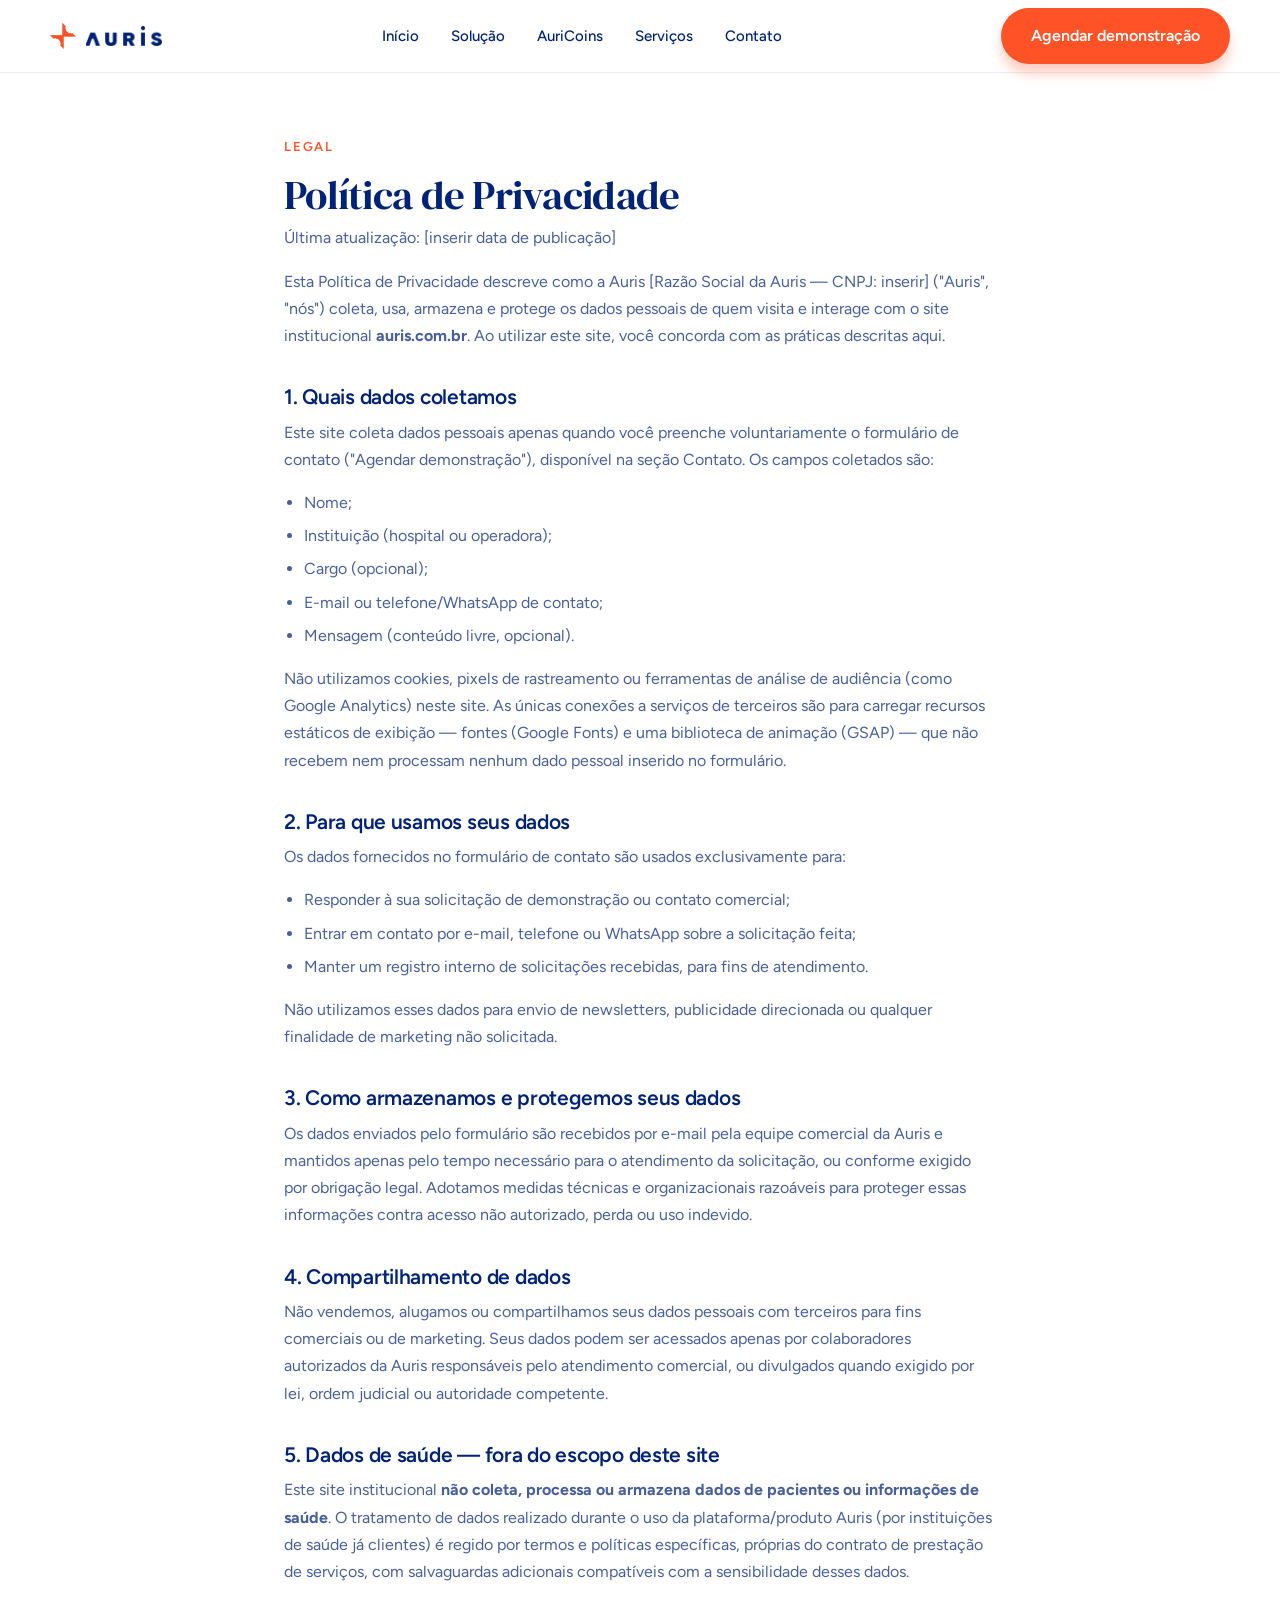
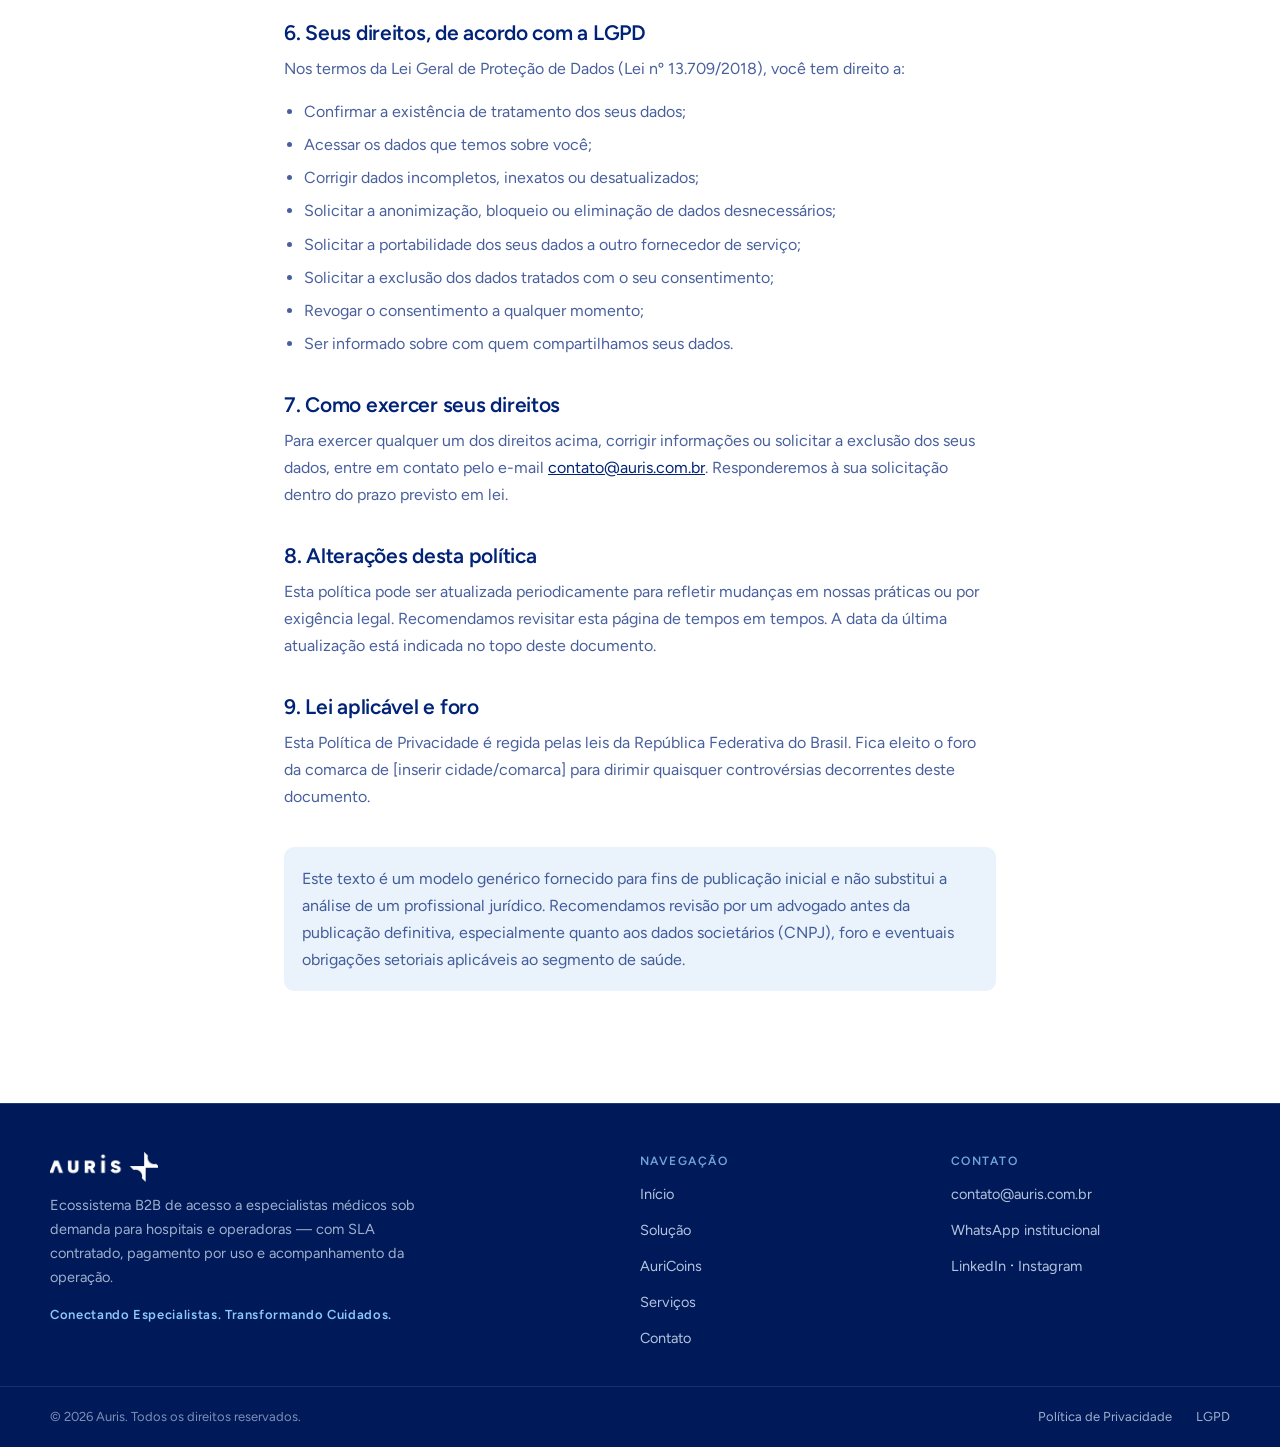
==== privacidade.html @ 5d128969 "Adiciona página de Política de Privacidade Texto genérico adaptado ao escopo real do site (coleta vi" ====
<!DOCTYPE html>
<html lang="pt-BR">
<head>
  <meta charset="UTF-8">
  <meta name="viewport" content="width=device-width, initial-scale=1.0">
  <title>Política de Privacidade — Auris</title>
  <meta name="description" content="Política de Privacidade do site institucional da Auris.">
  <meta name="robots" content="noindex">
  <link rel="preconnect" href="https://fonts.googleapis.com">
  <link rel="preconnect" href="https://fonts.gstatic.com" crossorigin>
  <link href="https://fonts.googleapis.com/css2?family=DM+Sans:wght@700&family=DM+Serif+Display&family=Figtree:wght@400;500;600&display=swap" rel="stylesheet">
  <link rel="stylesheet" href="assets/css/reset.css">
  <link rel="stylesheet" href="assets/css/variables.css">
  <link rel="stylesheet" href="assets/css/style.css">
  <link rel="icon" type="image/png" href="assets/img/plus-icon.png">
</head>
<body>
  <header class="site-header">
    <div class="container site-header__inner">
      <a class="brand" href="index.html#inicio">
        <img class="brand__mark" src="assets/img/logo-icon.png" alt="" width="96" height="95">
        <img class="brand__wordmark" src="assets/img/logo-wordmark-header.png" alt="Auris" width="320" height="84">
      </a>

      <nav class="main-nav" aria-label="Navegação principal">
        <a class="main-nav__link" href="index.html#inicio">Início</a>
        <a class="main-nav__link" href="index.html#solucao">Solução</a>
        <a class="main-nav__link" href="index.html#auricoins">AuriCoins</a>
        <a class="main-nav__link" href="index.html#servicos">Serviços</a>
        <a class="main-nav__link" href="index.html#contato">Contato</a>
      </nav>

      <a class="btn btn--primary header-cta" href="index.html#contato">Agendar demonstração</a>

      <button class="nav-toggle" type="button" aria-expanded="false" aria-controls="mobile-nav" aria-label="Abrir menu">
        <span></span>
      </button>
    </div>

    <nav id="mobile-nav" class="mobile-nav" aria-label="Navegação móvel" hidden>
      <a class="mobile-nav__link" href="index.html#inicio">Início</a>
      <a class="mobile-nav__link" href="index.html#solucao">Solução</a>
      <a class="mobile-nav__link" href="index.html#auricoins">AuriCoins</a>
      <a class="mobile-nav__link" href="index.html#servicos">Serviços</a>
      <a class="mobile-nav__link" href="index.html#contato">Contato</a>
      <a class="btn btn--primary btn--block" href="index.html#contato">Agendar demonstração</a>
    </nav>
  </header>

  <main id="main">
    <section class="legal">
      <div class="container legal__container">
        <span class="eyebrow eyebrow--accent">Legal</span>
        <h1 class="legal__title">Política de Privacidade</h1>
        <p class="legal__updated">Última atualização: [inserir data de publicação]</p>

        <p>
          Esta Política de Privacidade descreve como a Auris [Razão Social da Auris —
          CNPJ: inserir] ("Auris", "nós") coleta, usa, armazena e protege os dados
          pessoais de quem visita e interage com o site institucional
          <strong>auris.com.br</strong>. Ao utilizar este site, você concorda com as
          práticas descritas aqui.
        </p>

        <h2>1. Quais dados coletamos</h2>
        <p>
          Este site coleta dados pessoais apenas quando você preenche voluntariamente o
          formulário de contato ("Agendar demonstração"), disponível na seção Contato.
          Os campos coletados são:
        </p>
        <ul>
          <li>Nome;</li>
          <li>Instituição (hospital ou operadora);</li>
          <li>Cargo (opcional);</li>
          <li>E-mail ou telefone/WhatsApp de contato;</li>
          <li>Mensagem (conteúdo livre, opcional).</li>
        </ul>
        <p>
          Não utilizamos cookies, pixels de rastreamento ou ferramentas de análise de
          audiência (como Google Analytics) neste site. As únicas conexões a serviços de
          terceiros são para carregar recursos estáticos de exibição — fontes (Google
          Fonts) e uma biblioteca de animação (GSAP) — que não recebem nem processam
          nenhum dado pessoal inserido no formulário.
        </p>

        <h2>2. Para que usamos seus dados</h2>
        <p>Os dados fornecidos no formulário de contato são usados exclusivamente para:</p>
        <ul>
          <li>Responder à sua solicitação de demonstração ou contato comercial;</li>
          <li>Entrar em contato por e-mail, telefone ou WhatsApp sobre a solicitação feita;</li>
          <li>Manter um registro interno de solicitações recebidas, para fins de atendimento.</li>
        </ul>
        <p>
          Não utilizamos esses dados para envio de newsletters, publicidade direcionada
          ou qualquer finalidade de marketing não solicitada.
        </p>

        <h2>3. Como armazenamos e protegemos seus dados</h2>
        <p>
          Os dados enviados pelo formulário são recebidos por e-mail pela equipe
          comercial da Auris e mantidos apenas pelo tempo necessário para o atendimento
          da solicitação, ou conforme exigido por obrigação legal. Adotamos medidas
          técnicas e organizacionais razoáveis para proteger essas informações contra
          acesso não autorizado, perda ou uso indevido.
        </p>

        <h2>4. Compartilhamento de dados</h2>
        <p>
          Não vendemos, alugamos ou compartilhamos seus dados pessoais com terceiros
          para fins comerciais ou de marketing. Seus dados podem ser acessados apenas
          por colaboradores autorizados da Auris responsáveis pelo atendimento comercial,
          ou divulgados quando exigido por lei, ordem judicial ou autoridade competente.
        </p>

        <h2>5. Dados de saúde — fora do escopo deste site</h2>
        <p>
          Este site institucional <strong>não coleta, processa ou armazena dados de
          pacientes ou informações de saúde</strong>. O tratamento de dados realizado
          durante o uso da plataforma/produto Auris (por instituições de saúde já
          clientes) é regido por termos e políticas específicas, próprias do contrato de
          prestação de serviços, com salvaguardas adicionais compatíveis com a
          sensibilidade desses dados.
        </p>

        <h2 id="lgpd">6. Seus direitos, de acordo com a LGPD</h2>
        <p>
          Nos termos da Lei Geral de Proteção de Dados (Lei nº 13.709/2018), você tem
          direito a:
        </p>
        <ul>
          <li>Confirmar a existência de tratamento dos seus dados;</li>
          <li>Acessar os dados que temos sobre você;</li>
          <li>Corrigir dados incompletos, inexatos ou desatualizados;</li>
          <li>Solicitar a anonimização, bloqueio ou eliminação de dados desnecessários;</li>
          <li>Solicitar a portabilidade dos seus dados a outro fornecedor de serviço;</li>
          <li>Solicitar a exclusão dos dados tratados com o seu consentimento;</li>
          <li>Revogar o consentimento a qualquer momento;</li>
          <li>Ser informado sobre com quem compartilhamos seus dados.</li>
        </ul>

        <h2>7. Como exercer seus direitos</h2>
        <p>
          Para exercer qualquer um dos direitos acima, corrigir informações ou solicitar
          a exclusão dos seus dados, entre em contato pelo e-mail
          <a href="mailto:contato@auris.com.br">contato@auris.com.br</a>. Responderemos
          à sua solicitação dentro do prazo previsto em lei.
        </p>

        <h2>8. Alterações desta política</h2>
        <p>
          Esta política pode ser atualizada periodicamente para refletir mudanças em
          nossas práticas ou por exigência legal. Recomendamos revisitar esta página de
          tempos em tempos. A data da última atualização está indicada no topo deste
          documento.
        </p>

        <h2>9. Lei aplicável e foro</h2>
        <p>
          Esta Política de Privacidade é regida pelas leis da República Federativa do
          Brasil. Fica eleito o foro da comarca de [inserir cidade/comarca] para dirimir
          quaisquer controvérsias decorrentes deste documento.
        </p>

        <p class="legal__disclaimer">
          Este texto é um modelo genérico fornecido para fins de publicação inicial e
          não substitui a análise de um profissional jurídico. Recomendamos revisão por
          um advogado antes da publicação definitiva, especialmente quanto aos dados
          societários (CNPJ), foro e eventuais obrigações setoriais aplicáveis ao
          segmento de saúde.
        </p>
      </div>
    </section>
  </main>

  <footer class="site-footer">
    <div class="container site-footer__grid">
      <div class="footer-brand">
        <img class="footer-brand__logo" src="assets/img/logo-wordmark-footer.png" alt="Auris" width="460" height="128">
        <p>
          Ecossistema B2B de acesso a especialistas médicos sob demanda para hospitais e
          operadoras — com SLA contratado, pagamento por uso e acompanhamento da operação.
        </p>
        <span class="footer-brand__tagline">Conectando Especialistas. Transformando Cuidados.</span>
      </div>

      <nav class="footer-col" aria-label="Navegação">
        <p class="footer-col__title">Navegação</p>
        <ul>
          <li><a href="index.html#inicio">Início</a></li>
          <li><a href="index.html#solucao">Solução</a></li>
          <li><a href="index.html#auricoins">AuriCoins</a></li>
          <li><a href="index.html#servicos">Serviços</a></li>
          <li><a href="index.html#contato">Contato</a></li>
        </ul>
      </nav>

      <div class="footer-col">
        <p class="footer-col__title">Contato</p>
        <ul>
          <li><a href="mailto:contato@auris.com.br">contato@auris.com.br</a></li>
          <li><span>WhatsApp institucional</span></li>
          <li><a href="https://www.linkedin.com/company/auris-health" target="_blank" rel="noopener">LinkedIn</a> · <span>Instagram</span></li>
        </ul>
      </div>
    </div>

    <div class="site-footer__bottom">
      <div class="container site-footer__bottom-inner">
        <span>© 2026 Auris. Todos os direitos reservados.</span>
        <div class="site-footer__legal">
          <a href="privacidade.html">Política de Privacidade</a>
          <a href="privacidade.html#lgpd">LGPD</a>
        </div>
      </div>
    </div>
  </footer>

  <script src="assets/js/nav.js" defer></script>
</body>
</html>
---- assets/css/variables.css ----
:root {
  /* Cores */
  --color-primary: #002377;
  --color-primary-72: rgba(0, 35, 119, 0.72);
  --color-primary-70: rgba(0, 35, 119, 0.70);
  --color-primary-68: rgba(0, 35, 119, 0.68);
  --color-primary-66: rgba(0, 35, 119, 0.66);
  --color-primary-60: rgba(0, 35, 119, 0.60);
  --color-primary-55: rgba(0, 35, 119, 0.55);
  --color-primary-45: rgba(0, 35, 119, 0.45);
  --color-primary-38: rgba(0, 35, 119, 0.38);
  --color-primary-22: rgba(0, 35, 119, 0.22);
  --color-primary-18: rgba(0, 35, 119, 0.18);
  --color-primary-12: rgba(0, 35, 119, 0.12);
  --color-primary-8: rgba(0, 35, 119, 0.08);
  --color-primary-7: rgba(0, 35, 119, 0.07);
  --color-primary-dark: #001a59;

  --color-accent: #ff5226;
  --color-accent-hover: #e23f14;
  --color-danger: #ff6a81;

  --color-success: #2bb673;
  --color-success-dark: #1d7a4f;
  --color-success-bg: #e9f8f0;

  --color-info: #8dc7ff;
  --color-info-80: rgba(141, 199, 255, 0.80);
  --color-info-22: rgba(141, 199, 255, 0.22);
  --color-info-18: rgba(141, 199, 255, 0.18);
  --color-info-14: rgba(141, 199, 255, 0.14);
  --color-info-bg: #d6e9fa;

  --color-surface-1: #eaf2fb;
  --color-surface-2: #e1efff;
  --color-surface-2-85: rgba(225, 239, 255, 0.85);
  --color-surface-2-80: rgba(225, 239, 255, 0.80);
  --color-surface-2-78: rgba(225, 239, 255, 0.78);
  --color-surface-2-75: rgba(225, 239, 255, 0.75);
  --color-surface-2-70: rgba(225, 239, 255, 0.70);
  --color-surface-2-68: rgba(225, 239, 255, 0.68);
  --color-surface-2-55: rgba(225, 239, 255, 0.55);
  --color-surface-3: #eaf3ff;

  --color-white: #ffffff;
  --color-white-88: rgba(255, 255, 255, 0.88);
  --color-white-10: rgba(255, 255, 255, 0.10);
  --color-white-5: rgba(255, 255, 255, 0.05);

  /* Tipografia */
  --font-heading: 'DM Serif Display', Georgia, serif;
  --font-emphasis: 'DM Sans', Arial, sans-serif;
  --font-body: 'Figtree', Arial, sans-serif;

  --fs-72: 4.5rem;   /* 72px */
  --fs-54: 3.375rem; /* 54px */
  --fs-27: 1.6875rem;
  --fs-24: 1.5rem;
  --fs-21: 1.3125rem;
  --fs-19: 1.1875rem;
  --fs-17: 1.0625rem;
  --fs-16: 1rem;
  --fs-15: 0.9375rem;
  --fs-14_5: 0.90625rem;
  --fs-14: 0.875rem;
  --fs-13_5: 0.84375rem;
  --fs-13: 0.8125rem;
  --fs-12_5: 0.78125rem;
  --fs-12: 0.75rem;
  --fs-11: 0.6875rem;

  --lh-76: 4.77rem;
  --lh-60: 3.78rem;
  --lh-30: 1.9rem;
  --lh-27: 1.7rem;
  --lh-23_9: 1.495rem;
  --lh-23_25: 1.453rem;
  --lh-22_95: 1.434rem;
  --lh-22_48: 1.405rem;
  --lh-22_5: 1.406rem;
  --lh-21_7: 1.356rem;

  /* Espaçamentos */
  --space-xxxs: 2px;
  --space-xxs: 4px;
  --space-xs: 6px;
  --space-sm: 8px;
  --space-md: 10px;
  --space-lg: 12px;
  --space-xl: 14px;
  --space-s: 16px;
  --space-2xl: 18px;
  --space-m: 32px;
  --space-3xl: 36px;
  --space-4xl: 72px;

  /* Raios */
  --radius-xs: 4px;
  --radius-sm: 10px;
  --radius-md: 18px;
  --radius-lg: 20px;
  --radius-xl: 24px;
  --radius-2xl: 28px;
  --radius-pill: 999px;

  /* Containers */
  --container-max: 1228px;
  --section-side-padding: 346px;
  --section-side-padding-1440: 106px;
  --section-side-padding-1024: 0px;
  --section-side-padding-768: 0px;

  /* Sombras */
  --shadow-cta: 0px 10px 12px rgba(255, 82, 38, 0.28);
  --shadow-card-light: 0px 24px 60px 0px rgba(0, 35, 119, 0.14);
  --shadow-card-elevated: 0px 24px 60px 0px rgba(0, 35, 119, 0.25);
  --shadow-badge: 0px 12px 16px rgba(0, 35, 119, 0.16);
  --shadow-panel: 0px 14px 17px rgba(0, 35, 119, 0.3);
  --shadow-form: 0px 30px 35px rgba(0, 10, 40, 0.35);

  --transition-base: 0.2s ease;
}
---- assets/css/style.css ----
/* =========================================================
   Auris — One page
   Estrutura: mobile-first, com breakpoints alinhados aos
   frames reais do Figma (390 / 768 / 1024 / 1440 / 1920).
   ========================================================= */

body {
  font-family: var(--font-body);
  color: var(--color-primary);
  background: var(--color-white);
  overflow-x: hidden;
}

.container {
  width: 100%;
  max-width: var(--container-max);
  margin-inline: auto;
  padding-inline: 20px;
}

@media (min-width: 768px) {
  .container { padding-inline: 24px; }
}

section {
  padding-block: 64px;
}

@media (min-width: 1024px) {
  section { padding-block: 90px; }
}

@media (min-width: 1440px) {
  section { padding-block: 110px; }
}

.eyebrow {
  display: block;
  font-family: var(--font-body);
  font-weight: 600;
  font-size: var(--fs-13);
  letter-spacing: 1.82px;
  text-transform: uppercase;
  margin-bottom: var(--space-s);
}
.eyebrow--accent { color: var(--color-accent); }
.eyebrow--info { color: var(--color-info); }

.mobile-break { display: none; }
@media (max-width: 767px) {
  .mobile-break { display: inline; }
}

h1, h2, .heading {
  font-family: var(--font-heading);
  font-weight: 400;
  color: var(--color-primary);
  letter-spacing: -0.27px;
  line-height: 1.12;
}

h1 {
  font-size: clamp(2.25rem, 1.8rem + 1.2vw, 3.5rem);
  letter-spacing: -0.72px;
  color: var(--color-primary);
  margin-bottom: var(--space-2xl);
}
h1.on-dark, h2.on-dark { color: var(--color-white); }

h2 {
  font-size: clamp(1.9rem, 1.5rem + 1.6vw, var(--fs-54));
  margin-bottom: var(--space-s);
}

p.lede {
  font-size: clamp(0.95rem, 0.85rem + 0.4vw, var(--fs-17));
  line-height: var(--lh-27);
  color: var(--color-primary-70);
  max-width: 62ch;
}

/* =========================
   Botões
   ========================= */
.btn {
  display: inline-flex;
  align-items: center;
  justify-content: center;
  border-radius: var(--radius-pill);
  font-family: var(--font-body);
  font-weight: 600;
  font-size: var(--fs-16);
  padding: 16px 30px;
  transition: background-color var(--transition-base), border-color var(--transition-base), box-shadow var(--transition-base), transform var(--transition-base);
  text-align: center;
}

.btn:hover,
.btn:focus-visible {
  transform: translateY(-2px) scale(1.02);
}
.btn:active {
  transform: translateY(0) scale(0.99);
}

.btn--primary {
  background: var(--color-accent);
  color: var(--color-white);
  box-shadow: var(--shadow-cta);
}
.btn--primary:hover,
.btn--primary:focus-visible {
  background: var(--color-accent-hover);
}

.btn--secondary {
  background: var(--color-white);
  color: var(--color-primary);
  border: 1px solid var(--color-primary-22);
}
.btn--secondary:hover,
.btn--secondary:focus-visible {
  border-color: var(--color-primary-45);
}

.btn--block { width: 100%; }

/* =========================
   Header
   ========================= */
.site-header {
  position: sticky;
  top: 0;
  z-index: 50;
  background: var(--color-white-88);
  backdrop-filter: blur(7px);
  border-bottom: 1px solid var(--color-primary-8);
}

.site-header__inner {
  display: flex;
  align-items: center;
  justify-content: space-between;
  gap: var(--space-s);
  height: 72px;
}

.brand {
  display: inline-flex;
  align-items: center;
  gap: var(--space-md);
}
.brand__mark { height: 26px; width: auto; }
.brand__wordmark { height: 20px; width: auto; }

.main-nav {
  display: none;
  align-items: center;
  gap: var(--space-m);
}
.main-nav__link {
  font-weight: 500;
  font-size: var(--fs-15);
  color: var(--color-primary);
  transition: color var(--transition-base);
}
.main-nav__link:hover,
.main-nav__link:focus-visible { color: var(--color-accent); }

.header-cta { display: none; }

.nav-toggle {
  display: inline-flex;
  align-items: center;
  justify-content: center;
  width: 40px;
  height: 40px;
  border-radius: var(--radius-xs);
}
.nav-toggle span,
.nav-toggle::before,
.nav-toggle::after {
  content: '';
  display: block;
  width: 20px;
  height: 2px;
  background: var(--color-primary);
  position: relative;
  transition: transform var(--transition-base);
}
.nav-toggle::before { position: absolute; transform: translateY(-6px); }
.nav-toggle::after { position: absolute; transform: translateY(6px); }

@media (min-width: 1024px) {
  .main-nav { display: flex; }
  .header-cta { display: inline-flex; }
  .nav-toggle { display: none; }
}

.mobile-nav {
  display: flex;
  flex-direction: column;
  gap: var(--space-lg);
  padding: var(--space-s) 20px 24px;
  border-top: 1px solid var(--color-primary-8);
}
.mobile-nav[hidden] { display: none; }
.mobile-nav__link {
  font-weight: 500;
  font-size: var(--fs-15);
  color: var(--color-primary);
}

@media (min-width: 1024px) {
  .mobile-nav { display: none !important; }
}

/* =========================
   Hero (section#inicio)
   ========================= */
#inicio {
  display: flex;
  align-items: center;
  min-height: calc(100vh - 73px);
}

#inicio .container {
  display: grid;
  grid-template-columns: 1fr;
  align-items: center;
  gap: var(--space-m);
}

@media (min-width: 1024px) {
  #inicio .container {
    grid-template-columns: minmax(0, 620px) minmax(0, 504px);
    justify-content: center;
    gap: var(--space-4xl);
  }
}

.hero__content { max-width: 620px; }

.hero__badge {
  display: inline-flex;
  align-items: center;
  gap: var(--space-sm);
  background: var(--color-surface-1);
  border-radius: var(--radius-pill);
  padding: 7px 16px 7px 10px;
  margin-bottom: var(--space-2xl);
}
.hero__badge img { height: 13px; width: auto; }
.hero__badge span {
  font-weight: 600;
  font-size: var(--fs-12_5);
  letter-spacing: 0.75px;
  text-transform: uppercase;
  color: var(--color-primary);
}

.hero__lede { margin-bottom: var(--space-2xl); }

.hero__actions {
  display: flex;
  flex-wrap: wrap;
  gap: var(--space-xl);
}

.hero__media {
  position: relative;
  width: 100%;
  max-width: 504px;
}
.hero__media-frame {
  border-radius: var(--radius-xl);
  overflow: hidden;
  box-shadow: var(--shadow-card-light);
  background: var(--color-surface-2);
  aspect-ratio: 504 / 523;
}
.hero__media-frame img { width: 100%; height: 100%; object-fit: cover; }

.hero__tag {
  position: absolute;
  display: flex;
  align-items: center;
  gap: var(--space-md);
  background: var(--color-white);
  border-radius: 14px;
  padding: 12px 18px;
  box-shadow: var(--shadow-badge);
  top: -18px;
  left: -16px;
  font-weight: 600;
  font-size: var(--fs-13_5);
}
.hero__tag-dot {
  width: 8px;
  height: 8px;
  border-radius: var(--radius-xs);
  background: var(--color-success);
}

.hero__sla {
  position: absolute;
  background: var(--color-primary);
  color: var(--color-white);
  border-radius: 14px;
  padding: 13px 18px;
  box-shadow: var(--shadow-panel);
  bottom: 30px;
  right: -14px;
}
.hero__sla-label {
  display: block;
  font-weight: 600;
  font-size: var(--fs-11);
  letter-spacing: 1.1px;
  text-transform: uppercase;
  color: var(--color-info);
  margin-bottom: var(--space-xxxs);
}
.hero__sla-value {
  font-family: var(--font-emphasis);
  font-weight: 700;
  font-size: var(--fs-17);
}

/* =========================
   Problema (fundo azul)
   ========================= */
#problema { background: var(--color-primary); }
#problema h2 { max-width: 760px; }
#problema .lede { color: var(--color-surface-2-75); margin-bottom: var(--space-m); }

.problema-grid {
  display: grid;
  grid-template-columns: 1fr;
  gap: var(--space-s);
}
@media (min-width: 640px) {
  .problema-grid { grid-template-columns: repeat(2, 1fr); }
}
@media (min-width: 1024px) {
  .problema-grid { grid-template-columns: repeat(5, 1fr); }
}

.problema-card {
  background: var(--color-white-5);
  border: 1px solid var(--color-info-22);
  border-radius: var(--radius-md);
  padding: 27px 25px;
  transition: background-color var(--transition-base);
}
.problema-card:hover { background: var(--color-white-10); }
.problema-card__number {
  font-family: var(--font-emphasis);
  font-weight: 700;
  font-size: var(--fs-13);
  letter-spacing: 1.04px;
  color: var(--color-danger);
  margin-bottom: var(--space-lg);
}
.problema-card__title {
  font-weight: 600;
  font-size: var(--fs-17);
  color: var(--color-white);
  line-height: var(--lh-22_95);
  margin-bottom: var(--space-xs);
}
.problema-card__text {
  font-size: var(--fs-14);
  line-height: var(--lh-21_7);
  color: var(--color-surface-2-68);
}

/* =========================
   Solução
   ========================= */
#solucao .container {
  display: grid;
  grid-template-columns: 1fr;
  gap: var(--space-m);
  align-items: center;
}

@media (min-width: 1024px) {
  #solucao .container {
    grid-template-columns: minmax(0, 560px) minmax(0, 544px);
    justify-content: center;
    gap: var(--space-4xl);
  }
}
.solucao__content { max-width: 560px; }
#solucao .eyebrow { color: var(--color-accent); }

.solucao-list {
  display: flex;
  flex-direction: column;
  gap: var(--space-2xl);
  margin-top: var(--space-2xl);
}
.solucao-list li {
  display: flex;
  align-items: center;
  gap: var(--space-s);
}
.solucao-list__icon {
  display: inline-flex;
  align-items: center;
  justify-content: center;
  width: 34px;
  height: 34px;
  border-radius: var(--radius-sm);
  background: var(--color-surface-2);
  flex-shrink: 0;
}
.solucao-list__icon img { width: 14px; height: auto; }
.solucao-list span:last-child {
  font-weight: 600;
  font-size: var(--fs-17);
  color: var(--color-primary);
}

.solucao__media {
  position: relative;
  width: 100%;
  max-width: 544px;
  margin-inline: auto;
}
.solucao__media-frame {
  border-radius: var(--radius-2xl);
  overflow: hidden;
  background: var(--color-surface-2);
  aspect-ratio: 544 / 600;
}
.solucao__media-frame img { width: 100%; height: 100%; object-fit: cover; display: block; }

.dashboard-card {
  display: none;
  position: absolute;
  left: -24px;
  top: 50%;
  transform: translateY(-50%);
  width: min(442px, calc(100% + 48px));
  background: var(--color-white);
  border: 1px solid var(--color-primary-7);
  border-radius: var(--radius-md);
  box-shadow: var(--shadow-card-elevated);
  overflow: hidden;
}
@media (min-width: 768px) {
  .dashboard-card { display: block; }
}
.dashboard-card__header {
  display: flex;
  align-items: center;
  justify-content: space-between;
  padding: 14px 20px 15px;
  border-bottom: 1px solid var(--color-primary-8);
}
.dashboard-card__header-title {
  display: flex;
  align-items: center;
  gap: var(--space-sm);
  font-weight: 600;
  font-size: var(--fs-13);
}
.dashboard-card__header-title img { width: 14px; height: auto; }
.dashboard-card__live {
  display: inline-flex;
  align-items: center;
  gap: var(--space-xs);
  background: var(--color-success-bg);
  color: var(--color-success-dark);
  border-radius: var(--radius-pill);
  padding: 4px 10px;
  font-weight: 600;
  font-size: var(--fs-11);
}
.dashboard-card__live-dot {
  width: 6px; height: 6px; border-radius: 3px; background: var(--color-success);
}
.dashboard-card__stats {
  display: grid;
  grid-template-columns: repeat(3, 1fr);
  background: var(--color-primary-8);
  gap: 1px;
}
.dashboard-card__stat {
  background: var(--color-white);
  padding: 16px 14px 14px 20px;
}
.dashboard-card__stat-label {
  display: block;
  font-weight: 500;
  font-size: var(--fs-11);
  letter-spacing: 0.66px;
  text-transform: uppercase;
  color: var(--color-primary-55);
  margin-bottom: var(--space-xxs);
}
.dashboard-card__stat-value {
  font-family: var(--font-emphasis);
  font-weight: 700;
  font-size: var(--fs-24);
  color: var(--color-primary);
}
.dashboard-card__bars {
  padding: 19px 20px 20px;
  border-top: 1px solid var(--color-primary-8);
  display: flex;
  flex-direction: column;
  gap: var(--space-lg);
}
.dashboard-card__bars-title {
  font-weight: 600;
  font-size: var(--fs-12);
  letter-spacing: 0.72px;
  text-transform: uppercase;
  color: var(--color-primary-55);
  margin-bottom: var(--space-xxs);
}
.dashboard-bar {
  display: flex;
  align-items: center;
  gap: var(--space-lg);
}
.dashboard-bar__label {
  width: 110px;
  flex-shrink: 0;
  font-weight: 500;
  font-size: var(--fs-13);
  color: var(--color-primary);
}
.dashboard-bar__track {
  flex: 1;
  height: 8px;
  background: var(--color-surface-3);
  border-radius: var(--radius-pill);
  overflow: hidden;
}
.dashboard-bar__fill {
  display: block;
  width: 0;
  height: 100%;
  border-radius: var(--radius-pill);
  background: var(--color-primary);
  transition: width 0.8s cubic-bezier(0.65, 0, 0.35, 1);
}

@media (prefers-reduced-motion: reduce) {
  .dashboard-bar__fill { transition: none; }
}
.dashboard-bar__value {
  width: 30px;
  flex-shrink: 0;
  text-align: right;
  font-weight: 600;
  font-size: var(--fs-12_5);
  color: var(--color-primary-60);
}

/* =========================
   AuriCoins
   ========================= */
#auricoins { background: var(--color-surface-2); }
#auricoins .container { display: flex; flex-direction: column; gap: var(--space-3xl); }
.auricoins-row {
  display: grid;
  grid-template-columns: 1fr;
  gap: var(--space-m);
  align-items: center;
}

@media (min-width: 1024px) {
  .auricoins-row {
    grid-template-columns: minmax(0, 624px) minmax(0, 484px);
    justify-content: center;
    gap: var(--space-4xl);
  }
}

.auricoins__content { max-width: 624px; }

.auricoins-steps {
  display: flex;
  flex-direction: column;
  gap: var(--space-xl);
  margin-top: var(--space-2xl);
}
.auricoins-step {
  display: flex;
  gap: var(--space-2xl);
  background: var(--color-white);
  border-radius: var(--radius-lg);
  padding: 22px 26px;
  box-shadow: 0px 12px 16px rgba(0, 35, 119, 0.08);
}
.auricoins-step__number {
  flex-shrink: 0;
  width: 38px;
  height: 38px;
  border-radius: var(--space-lg);
  background: var(--color-surface-2);
  display: inline-flex;
  align-items: center;
  justify-content: center;
  font-family: var(--font-emphasis);
  font-weight: 700;
  font-size: var(--fs-14);
  color: var(--color-accent);
}
.auricoins-step__title {
  font-family: var(--font-emphasis);
  font-weight: 700;
  font-size: var(--fs-19);
  letter-spacing: -0.19px;
  color: var(--color-primary);
  margin-bottom: var(--space-xxs);
}
.auricoins-step__text {
  font-size: var(--fs-15);
  line-height: var(--lh-23_25);
  color: var(--color-primary-68);
}

.auricoins__media {
  width: 100%;
  max-width: 484px;
}
.auricoins__media-frame {
  aspect-ratio: 440 / 506;
  background: var(--color-info-bg);
  border-radius: var(--radius-2xl);
  box-shadow: 0px 24px 60px rgba(0, 35, 119, 0.12);
  overflow: hidden;
  display: flex;
}
.auricoins__media-frame img { width: 100%; height: 100%; object-fit: cover; }

.auricoins-highlights {
  display: flex;
  flex-wrap: wrap;
  align-items: center;
  justify-content: center;
  gap: var(--space-xl);
  text-align: center;
}
.auricoins-highlights strong {
  font-family: var(--font-emphasis);
  font-weight: 700;
  font-size: var(--fs-21);
  color: var(--color-primary);
}
.auricoins-highlights .dot {
  width: 7px; height: 7px; border-radius: 3.5px; background: var(--color-accent);
}

.auricoins-cta { display: flex; justify-content: center; }
.auricoins-cta .btn { width: 100%; max-width: 420px; }

/* =========================
   Serviços
   ========================= */
.servicos-header h2 { max-width: 640px; }
.servicos-header p.lede { max-width: 60ch; margin-bottom: var(--space-m); }

.servicos-grid {
  display: grid;
  grid-template-columns: 1fr;
  gap: var(--space-s);
}
@media (min-width: 640px) {
  .servicos-grid { grid-template-columns: repeat(2, 1fr); }
}
@media (min-width: 1024px) {
  .servicos-grid { grid-template-columns: repeat(4, 1fr); }
}

.servico-card {
  height: 200px;
  background: var(--color-white);
  border: 1px solid var(--color-primary-12);
  border-radius: var(--radius-md);
  padding: 25px;
  box-shadow: 0px 12px 16px rgba(0, 35, 119, 0.08);
  transition: border-color var(--transition-base), box-shadow var(--transition-base);
}
.servico-card:hover {
  border-color: var(--color-info);
  box-shadow: 0px 14px 17px rgba(0, 35, 119, 0.1);
}
.servico-card__head {
  display: flex;
  align-items: center;
  justify-content: space-between;
  gap: var(--space-s);
  margin-bottom: var(--space-md);
}
.servico-card__title {
  font-weight: 600;
  font-size: var(--fs-17);
  color: var(--color-primary);
}
.servico-card__head img { width: 13px; height: auto; opacity: 0.85; }
.servico-card__text {
  font-size: var(--fs-14_5);
  line-height: var(--lh-22_48);
  color: var(--color-primary-66);
  margin-bottom: var(--space-lg);
}
.servico-card__tag {
  font-weight: 600;
  font-size: var(--fs-12);
  letter-spacing: 0.72px;
  text-transform: uppercase;
}
.servico-card__tag--async { color: var(--color-accent); }
.servico-card__tag--sync { color: var(--color-primary); }
.servico-card__tag--coverage { color: var(--color-danger); }

.servico-card--illustration {
  height: 200px;
  background: var(--color-info-bg);
  border: none;
  box-shadow: none;
  display: flex;
  align-items: stretch;
  padding: 0;
  overflow: hidden;
}
.servico-card--illustration img {
  width: 100%;
  height: 100%;
  object-fit: cover;
}

/* =========================
   Contato / formulário
   ========================= */
#contato { background: var(--color-primary); }
#contato .container {
  display: grid;
  grid-template-columns: 1fr;
  gap: var(--space-m);
  align-items: start;
}

@media (min-width: 1024px) {
  #contato .container {
    grid-template-columns: minmax(0, 544px) minmax(0, 564px);
    justify-content: center;
    gap: var(--space-4xl);
  }
}

.contato__content { max-width: 544px; }
#contato .eyebrow { color: var(--color-info); }
#contato .lede { color: var(--color-surface-2-78); margin-bottom: var(--space-s); }

.contato-highlights {
  display: flex;
  flex-direction: column;
  gap: var(--space-xl);
  margin-top: var(--space-s);
}
.contato-highlights li {
  display: flex;
  align-items: center;
  gap: var(--space-md);
  font-weight: 500;
  font-size: var(--fs-15);
  color: var(--color-surface-2-85);
}
.contato-highlights .dot {
  width: 6px; height: 6px; border-radius: 3px; background: var(--color-danger); flex-shrink: 0;
}

.contact-form {
  width: 100%;
  max-width: 564px;
  background: var(--color-white);
  border-radius: var(--radius-xl);
  padding: 28px 22px;
  box-shadow: var(--shadow-form);
  display: flex;
  flex-direction: column;
  gap: var(--space-xl);
}
@media (min-width: 640px) {
  .contact-form { padding: 38px; }
}

.contact-form__title {
  font-family: var(--font-heading);
  font-size: var(--fs-27);
  color: var(--color-primary);
}

.form-grid {
  display: grid;
  grid-template-columns: 1fr;
  gap: var(--space-xl);
}
@media (min-width: 640px) {
  .form-grid { grid-template-columns: 1fr 1fr; }
}

.form-field {
  display: flex;
  flex-direction: column;
  gap: var(--space-xs);
}
.form-field label {
  font-weight: 600;
  font-size: var(--fs-13);
  color: var(--color-primary-75, rgba(0, 35, 119, 0.75));
}
.form-field input,
.form-field textarea {
  background: var(--color-white);
  border: 1px solid var(--color-primary-18);
  border-radius: var(--space-lg);
  padding: 14px 17px;
  font-size: var(--fs-15);
  color: var(--color-primary);
  transition: border-color var(--transition-base);
}
.form-field input::placeholder,
.form-field textarea::placeholder {
  color: var(--color-primary-38);
}
.form-field input:focus,
.form-field textarea:focus {
  outline: none;
  border-color: var(--color-primary);
}
.form-field textarea {
  resize: vertical;
  min-height: 110px;
}

.form-error {
  font-size: var(--fs-12);
  color: var(--color-danger);
  min-height: 1em;
}

.form-footnote {
  text-align: center;
  font-size: var(--fs-13);
  color: var(--color-primary-55);
}
.form-footnote a {
  font-weight: 600;
  color: var(--color-primary);
  text-decoration: underline;
}
.form-legal {
  text-align: center;
  font-size: var(--fs-12);
  color: var(--color-primary-45);
}

.form-status {
  font-size: var(--fs-14);
  text-align: center;
  min-height: 1.2em;
}
.form-status--success { color: var(--color-success-dark); }
.form-status--error { color: var(--color-danger); }

/* =========================
   Footer
   ========================= */
.site-footer {
  background: var(--color-primary-dark);
  border-top: 1px solid var(--color-info-18);
  color: var(--color-white);
}
.site-footer__grid {
  display: grid;
  grid-template-columns: 1fr;
  gap: var(--space-m);
  padding-block: 48px 36px;
}
@media (min-width: 768px) {
  .site-footer__grid { grid-template-columns: minmax(0, 2fr) minmax(0, 1fr) minmax(0, 1fr); }
}
.footer-brand__logo { height: 30px; width: auto; margin-bottom: var(--space-lg); }
.footer-brand p {
  font-size: var(--fs-14_5);
  line-height: var(--lh-23_9);
  color: var(--color-surface-2-70);
  max-width: 380px;
  margin-bottom: var(--space-lg);
}
.footer-brand__tagline {
  font-weight: 600;
  font-size: var(--fs-13);
  letter-spacing: 0.65px;
  color: var(--color-info);
}
.footer-col__title {
  font-weight: 600;
  font-size: var(--fs-12);
  letter-spacing: 1.44px;
  text-transform: uppercase;
  color: var(--color-info-80);
  margin-bottom: var(--space-lg);
}
.footer-col ul {
  display: flex;
  flex-direction: column;
  gap: var(--space-lg);
}
.footer-col a,
.footer-col span {
  font-size: var(--fs-14_5);
  color: var(--color-surface-2-80);
  transition: color var(--transition-base);
}
.footer-col a:hover { color: var(--color-white); }

.site-footer__bottom {
  border-top: 1px solid var(--color-info-14);
}
.site-footer__bottom-inner {
  display: flex;
  flex-wrap: wrap;
  align-items: center;
  justify-content: space-between;
  gap: var(--space-s);
  padding-block: 20px;
  font-size: var(--fs-13);
  color: var(--color-surface-2-55);
}
.site-footer__legal {
  display: flex;
  gap: 24px;
}
.site-footer__legal a {
  color: var(--color-surface-2-70);
  transition: color var(--transition-base);
}
.site-footer__legal a:hover { color: var(--color-white); }

/* =========================
   Páginas legais (Política de Privacidade / LGPD)
   ========================= */
.legal { padding-block: 64px 96px; }
.legal__container { max-width: 760px; }

.legal__title {
  font-size: clamp(2rem, 1.6rem + 1.2vw, 2.75rem);
  margin-bottom: var(--space-xs);
}

.legal__updated {
  font-size: var(--fs-14);
  color: var(--color-primary-55);
  margin-bottom: var(--space-m);
}

.legal p {
  font-size: var(--fs-16);
  line-height: 1.7;
  color: var(--color-primary-72);
  margin-bottom: var(--space-s);
}

.legal h2 {
  font-family: var(--font-body);
  font-weight: 600;
  font-size: var(--fs-21);
  color: var(--color-primary);
  margin-top: var(--space-3xl);
  margin-bottom: var(--space-md);
}

.legal ul {
  margin: 0 0 var(--space-s) 0;
  padding-left: 1.25em;
  list-style: disc;
}
.legal ul li {
  font-size: var(--fs-16);
  line-height: 1.7;
  color: var(--color-primary-72);
  margin-bottom: var(--space-xs);
}

.legal a {
  color: var(--color-primary);
  text-decoration: underline;
}

.legal__disclaimer {
  margin-top: var(--space-3xl);
  padding: var(--space-2xl);
  background: var(--color-surface-1);
  border-radius: var(--radius-sm);
  font-size: var(--fs-13_5);
  color: var(--color-primary-70);
}

/* =========================
   Utilitário: reveal (GSAP hook)
   ========================= */
[data-reveal] {
  opacity: 0;
  transform: translateY(24px);
}
.no-js [data-reveal] {
  opacity: 1;
  transform: none;
}
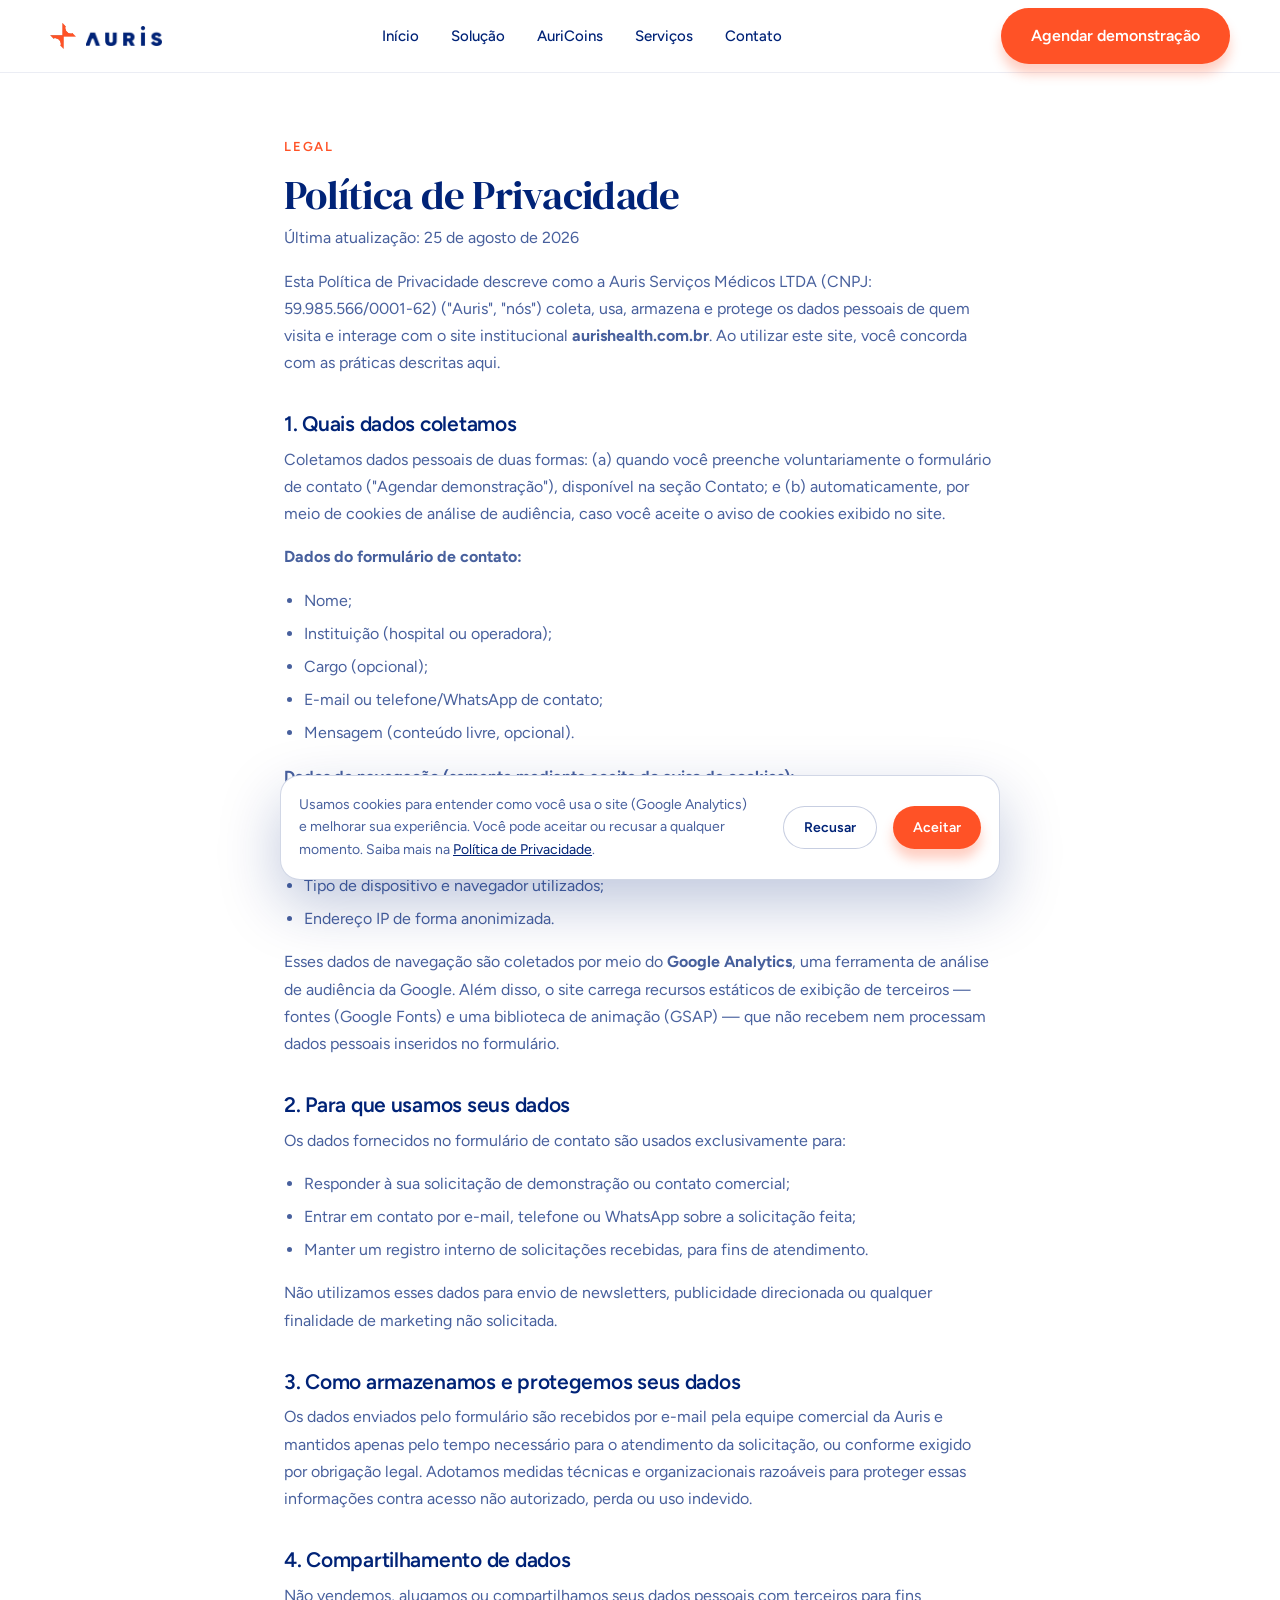
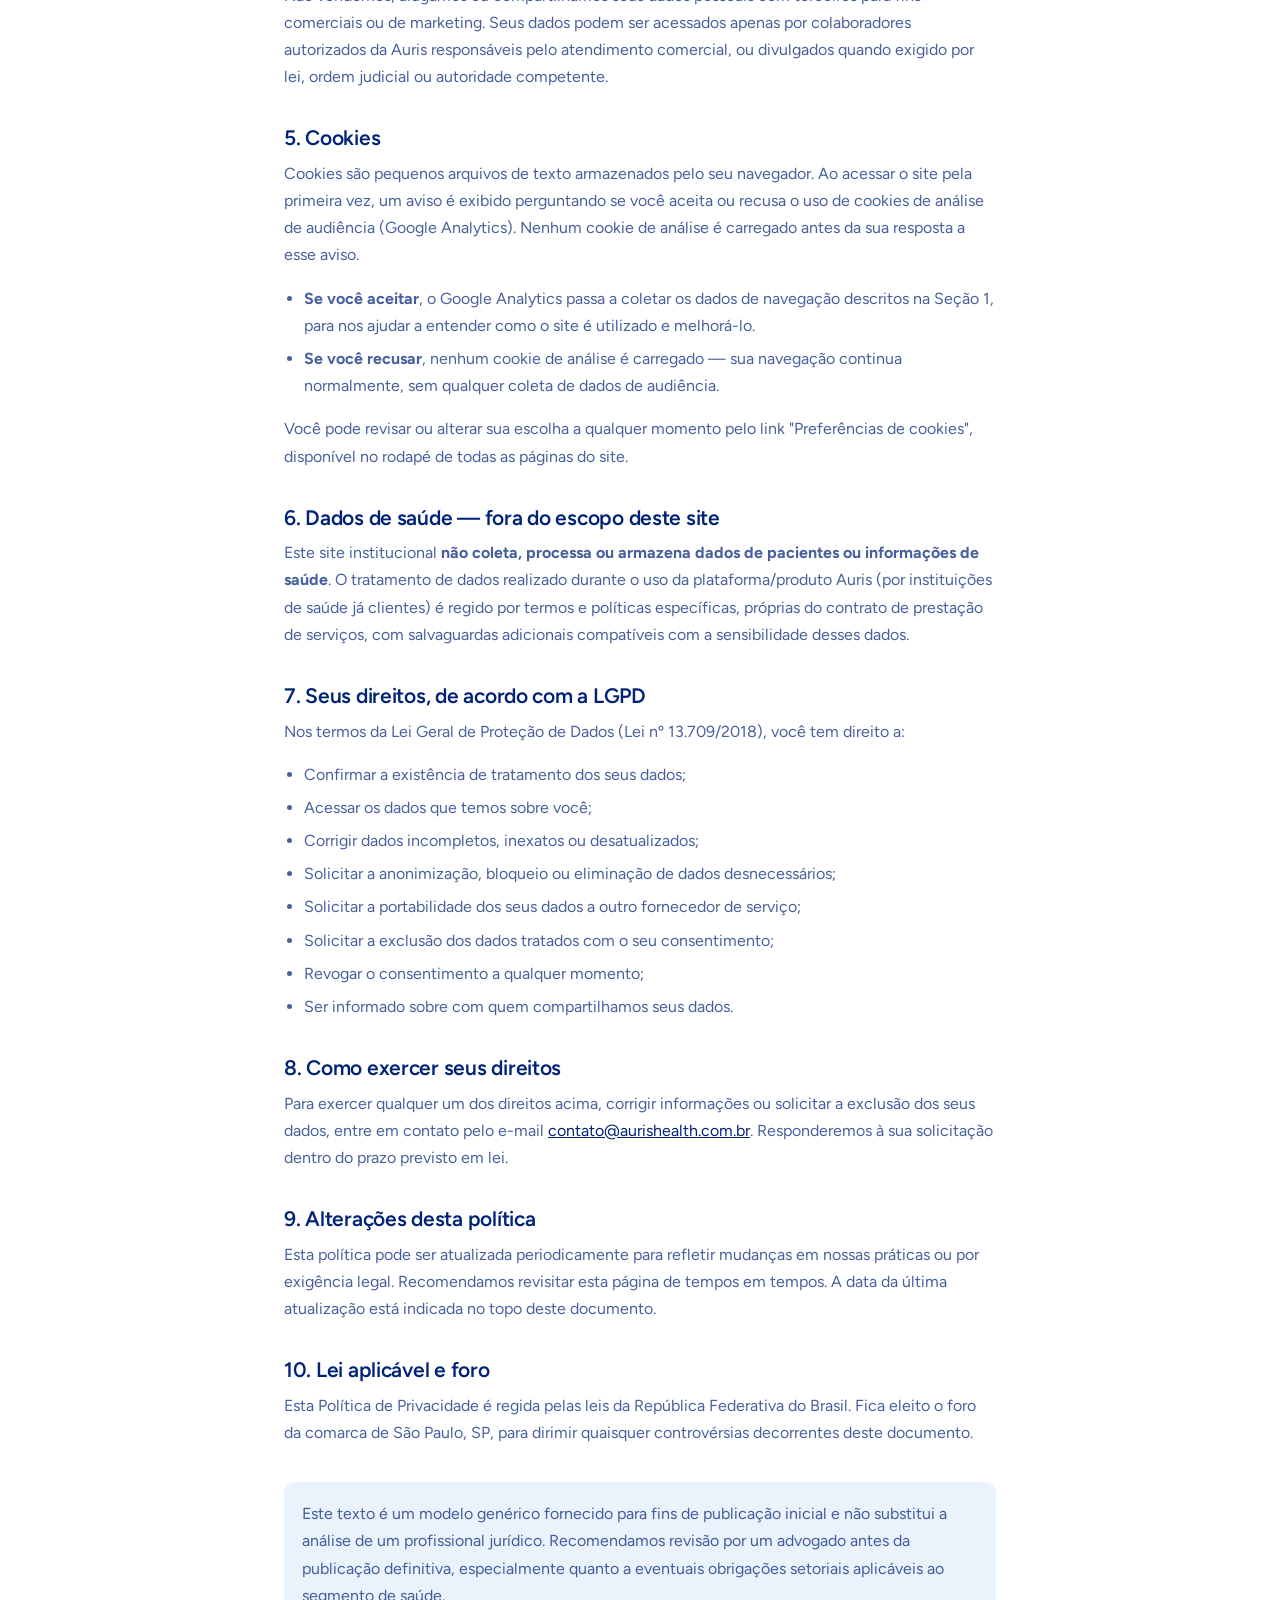
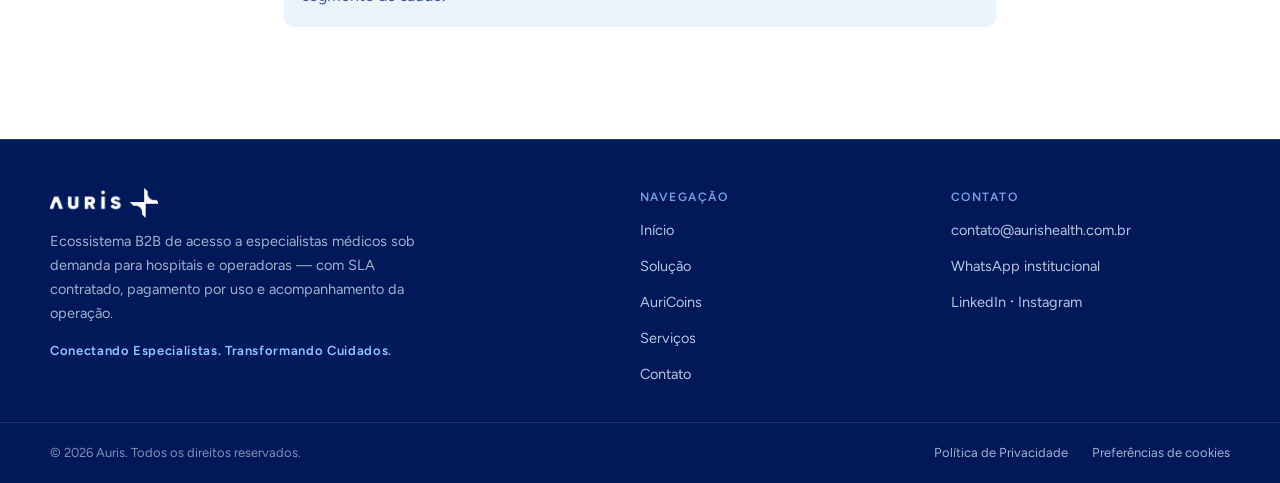
==== commit bb3ab7dc: "Adiciona consentimento de cookies/GA, atualiza dados da empresa - Remove link separado de LGPD; cont" ====
--- a/privacidade.html
+++ b/privacidade.html
@@ -52,22 +52,24 @@
       <div class="container legal__container">
         <span class="eyebrow eyebrow--accent">Legal</span>
         <h1 class="legal__title">Política de Privacidade</h1>
-        <p class="legal__updated">Última atualização: [inserir data de publicação]</p>
-
-        <p>
-          Esta Política de Privacidade descreve como a Auris [Razão Social da Auris —
-          CNPJ: inserir] ("Auris", "nós") coleta, usa, armazena e protege os dados
+        <p class="legal__updated">Última atualização: 25 de agosto de 2026</p>
+
+        <p>
+          Esta Política de Privacidade descreve como a Auris Serviços Médicos LTDA
+          (CNPJ: 59.985.566/0001-62) ("Auris", "nós") coleta, usa, armazena e protege os dados
           pessoais de quem visita e interage com o site institucional
-          <strong>auris.com.br</strong>. Ao utilizar este site, você concorda com as
+          <strong>aurishealth.com.br</strong>. Ao utilizar este site, você concorda com as
           práticas descritas aqui.
         </p>
 
         <h2>1. Quais dados coletamos</h2>
         <p>
-          Este site coleta dados pessoais apenas quando você preenche voluntariamente o
-          formulário de contato ("Agendar demonstração"), disponível na seção Contato.
-          Os campos coletados são:
-        </p>
+          Coletamos dados pessoais de duas formas: (a) quando você preenche
+          voluntariamente o formulário de contato ("Agendar demonstração"), disponível
+          na seção Contato; e (b) automaticamente, por meio de cookies de análise de
+          audiência, caso você aceite o aviso de cookies exibido no site.
+        </p>
+        <p><strong>Dados do formulário de contato:</strong></p>
         <ul>
           <li>Nome;</li>
           <li>Instituição (hospital ou operadora);</li>
@@ -75,12 +77,19 @@
           <li>E-mail ou telefone/WhatsApp de contato;</li>
           <li>Mensagem (conteúdo livre, opcional).</li>
         </ul>
-        <p>
-          Não utilizamos cookies, pixels de rastreamento ou ferramentas de análise de
-          audiência (como Google Analytics) neste site. As únicas conexões a serviços de
-          terceiros são para carregar recursos estáticos de exibição — fontes (Google
-          Fonts) e uma biblioteca de animação (GSAP) — que não recebem nem processam
-          nenhum dado pessoal inserido no formulário.
+        <p><strong>Dados de navegação (somente mediante aceite do aviso de cookies):</strong></p>
+        <ul>
+          <li>Páginas visitadas e tempo de permanência no site;</li>
+          <li>Origem do acesso (ex: busca orgânica, redes sociais, links diretos);</li>
+          <li>Tipo de dispositivo e navegador utilizados;</li>
+          <li>Endereço IP de forma anonimizada.</li>
+        </ul>
+        <p>
+          Esses dados de navegação são coletados por meio do <strong>Google Analytics</strong>,
+          uma ferramenta de análise de audiência da Google. Além disso, o site carrega
+          recursos estáticos de exibição de terceiros — fontes (Google Fonts) e uma
+          biblioteca de animação (GSAP) — que não recebem nem processam dados pessoais
+          inseridos no formulário.
         </p>
 
         <h2>2. Para que usamos seus dados</h2>
@@ -112,7 +121,30 @@
           ou divulgados quando exigido por lei, ordem judicial ou autoridade competente.
         </p>
 
-        <h2>5. Dados de saúde — fora do escopo deste site</h2>
+        <h2>5. Cookies</h2>
+        <p>
+          Cookies são pequenos arquivos de texto armazenados pelo seu navegador. Ao
+          acessar o site pela primeira vez, um aviso é exibido perguntando se você
+          aceita ou recusa o uso de cookies de análise de audiência (Google Analytics).
+          Nenhum cookie de análise é carregado antes da sua resposta a esse aviso.
+        </p>
+        <ul>
+          <li>
+            <strong>Se você aceitar</strong>, o Google Analytics passa a coletar os
+            dados de navegação descritos na Seção 1, para nos ajudar a entender como o
+            site é utilizado e melhorá-lo.
+          </li>
+          <li>
+            <strong>Se você recusar</strong>, nenhum cookie de análise é carregado — sua
+            navegação continua normalmente, sem qualquer coleta de dados de audiência.
+          </li>
+        </ul>
+        <p>
+          Você pode revisar ou alterar sua escolha a qualquer momento pelo link
+          "Preferências de cookies", disponível no rodapé de todas as páginas do site.
+        </p>
+
+        <h2>6. Dados de saúde — fora do escopo deste site</h2>
         <p>
           Este site institucional <strong>não coleta, processa ou armazena dados de
           pacientes ou informações de saúde</strong>. O tratamento de dados realizado
@@ -122,7 +154,7 @@
           sensibilidade desses dados.
         </p>
 
-        <h2 id="lgpd">6. Seus direitos, de acordo com a LGPD</h2>
+        <h2 id="lgpd">7. Seus direitos, de acordo com a LGPD</h2>
         <p>
           Nos termos da Lei Geral de Proteção de Dados (Lei nº 13.709/2018), você tem
           direito a:
@@ -138,15 +170,15 @@
           <li>Ser informado sobre com quem compartilhamos seus dados.</li>
         </ul>
 
-        <h2>7. Como exercer seus direitos</h2>
+        <h2>8. Como exercer seus direitos</h2>
         <p>
           Para exercer qualquer um dos direitos acima, corrigir informações ou solicitar
           a exclusão dos seus dados, entre em contato pelo e-mail
-          <a href="mailto:contato@auris.com.br">contato@auris.com.br</a>. Responderemos
+          <a href="mailto:contato@aurishealth.com.br">contato@aurishealth.com.br</a>. Responderemos
           à sua solicitação dentro do prazo previsto em lei.
         </p>
 
-        <h2>8. Alterações desta política</h2>
+        <h2>9. Alterações desta política</h2>
         <p>
           Esta política pode ser atualizada periodicamente para refletir mudanças em
           nossas práticas ou por exigência legal. Recomendamos revisitar esta página de
@@ -154,19 +186,18 @@
           documento.
         </p>
 
-        <h2>9. Lei aplicável e foro</h2>
+        <h2>10. Lei aplicável e foro</h2>
         <p>
           Esta Política de Privacidade é regida pelas leis da República Federativa do
-          Brasil. Fica eleito o foro da comarca de [inserir cidade/comarca] para dirimir
+          Brasil. Fica eleito o foro da comarca de São Paulo, SP, para dirimir
           quaisquer controvérsias decorrentes deste documento.
         </p>
 
         <p class="legal__disclaimer">
           Este texto é um modelo genérico fornecido para fins de publicação inicial e
           não substitui a análise de um profissional jurídico. Recomendamos revisão por
-          um advogado antes da publicação definitiva, especialmente quanto aos dados
-          societários (CNPJ), foro e eventuais obrigações setoriais aplicáveis ao
-          segmento de saúde.
+          um advogado antes da publicação definitiva, especialmente quanto a eventuais
+          obrigações setoriais aplicáveis ao segmento de saúde.
         </p>
       </div>
     </section>
@@ -197,7 +228,7 @@
       <div class="footer-col">
         <p class="footer-col__title">Contato</p>
         <ul>
-          <li><a href="mailto:contato@auris.com.br">contato@auris.com.br</a></li>
+          <li><a href="mailto:contato@aurishealth.com.br">contato@aurishealth.com.br</a></li>
           <li><span>WhatsApp institucional</span></li>
           <li><a href="https://www.linkedin.com/company/auris-health" target="_blank" rel="noopener">LinkedIn</a> · <span>Instagram</span></li>
         </ul>
@@ -209,12 +240,13 @@
         <span>© 2026 Auris. Todos os direitos reservados.</span>
         <div class="site-footer__legal">
           <a href="privacidade.html">Política de Privacidade</a>
-          <a href="privacidade.html#lgpd">LGPD</a>
+          <button type="button" class="site-footer__cookie-link" onclick="window.aurisReopenCookieBanner && window.aurisReopenCookieBanner()">Preferências de cookies</button>
         </div>
       </div>
     </div>
   </footer>
 
   <script src="assets/js/nav.js" defer></script>
+  <script src="assets/js/cookie-consent.js" defer></script>
 </body>
 </html>
--- a/assets/css/style.css
+++ b/assets/css/style.css
@@ -941,11 +941,21 @@
   display: flex;
   gap: 24px;
 }
-.site-footer__legal a {
+.site-footer__legal a,
+.site-footer__cookie-link {
   color: var(--color-surface-2-70);
   transition: color var(--transition-base);
 }
-.site-footer__legal a:hover { color: var(--color-white); }
+.site-footer__legal a:hover,
+.site-footer__cookie-link:hover { color: var(--color-white); }
+
+.site-footer__cookie-link {
+  background: none;
+  border: none;
+  padding: 0;
+  font: inherit;
+  cursor: pointer;
+}
 
 /* =========================
    Páginas legais (Política de Privacidade / LGPD)
@@ -1007,6 +1017,54 @@
 }
 
 /* =========================
+   Cookie banner
+   ========================= */
+.cookie-banner {
+  position: fixed;
+  left: 20px;
+  right: 20px;
+  bottom: 20px;
+  z-index: 100;
+  max-width: 720px;
+  margin-inline: auto;
+  background: var(--color-white);
+  border: 1px solid var(--color-primary-18);
+  border-radius: var(--radius-lg);
+  box-shadow: var(--shadow-card-elevated);
+  padding: var(--space-2xl);
+  display: flex;
+  flex-direction: column;
+  gap: var(--space-s);
+}
+.cookie-banner__text {
+  font-size: var(--fs-14);
+  line-height: 1.6;
+  color: var(--color-primary-72);
+}
+.cookie-banner__text a {
+  color: var(--color-primary);
+  text-decoration: underline;
+}
+.cookie-banner__actions {
+  display: flex;
+  gap: var(--space-s);
+  justify-content: flex-end;
+}
+.cookie-banner__actions .btn {
+  padding: 10px 20px;
+  font-size: var(--fs-14);
+}
+@media (min-width: 640px) {
+  .cookie-banner {
+    flex-direction: row;
+    align-items: center;
+    justify-content: space-between;
+    gap: var(--space-m);
+  }
+  .cookie-banner__actions { flex-shrink: 0; }
+}
+
+/* =========================
    Utilitário: reveal (GSAP hook)
    ========================= */
 [data-reveal] {
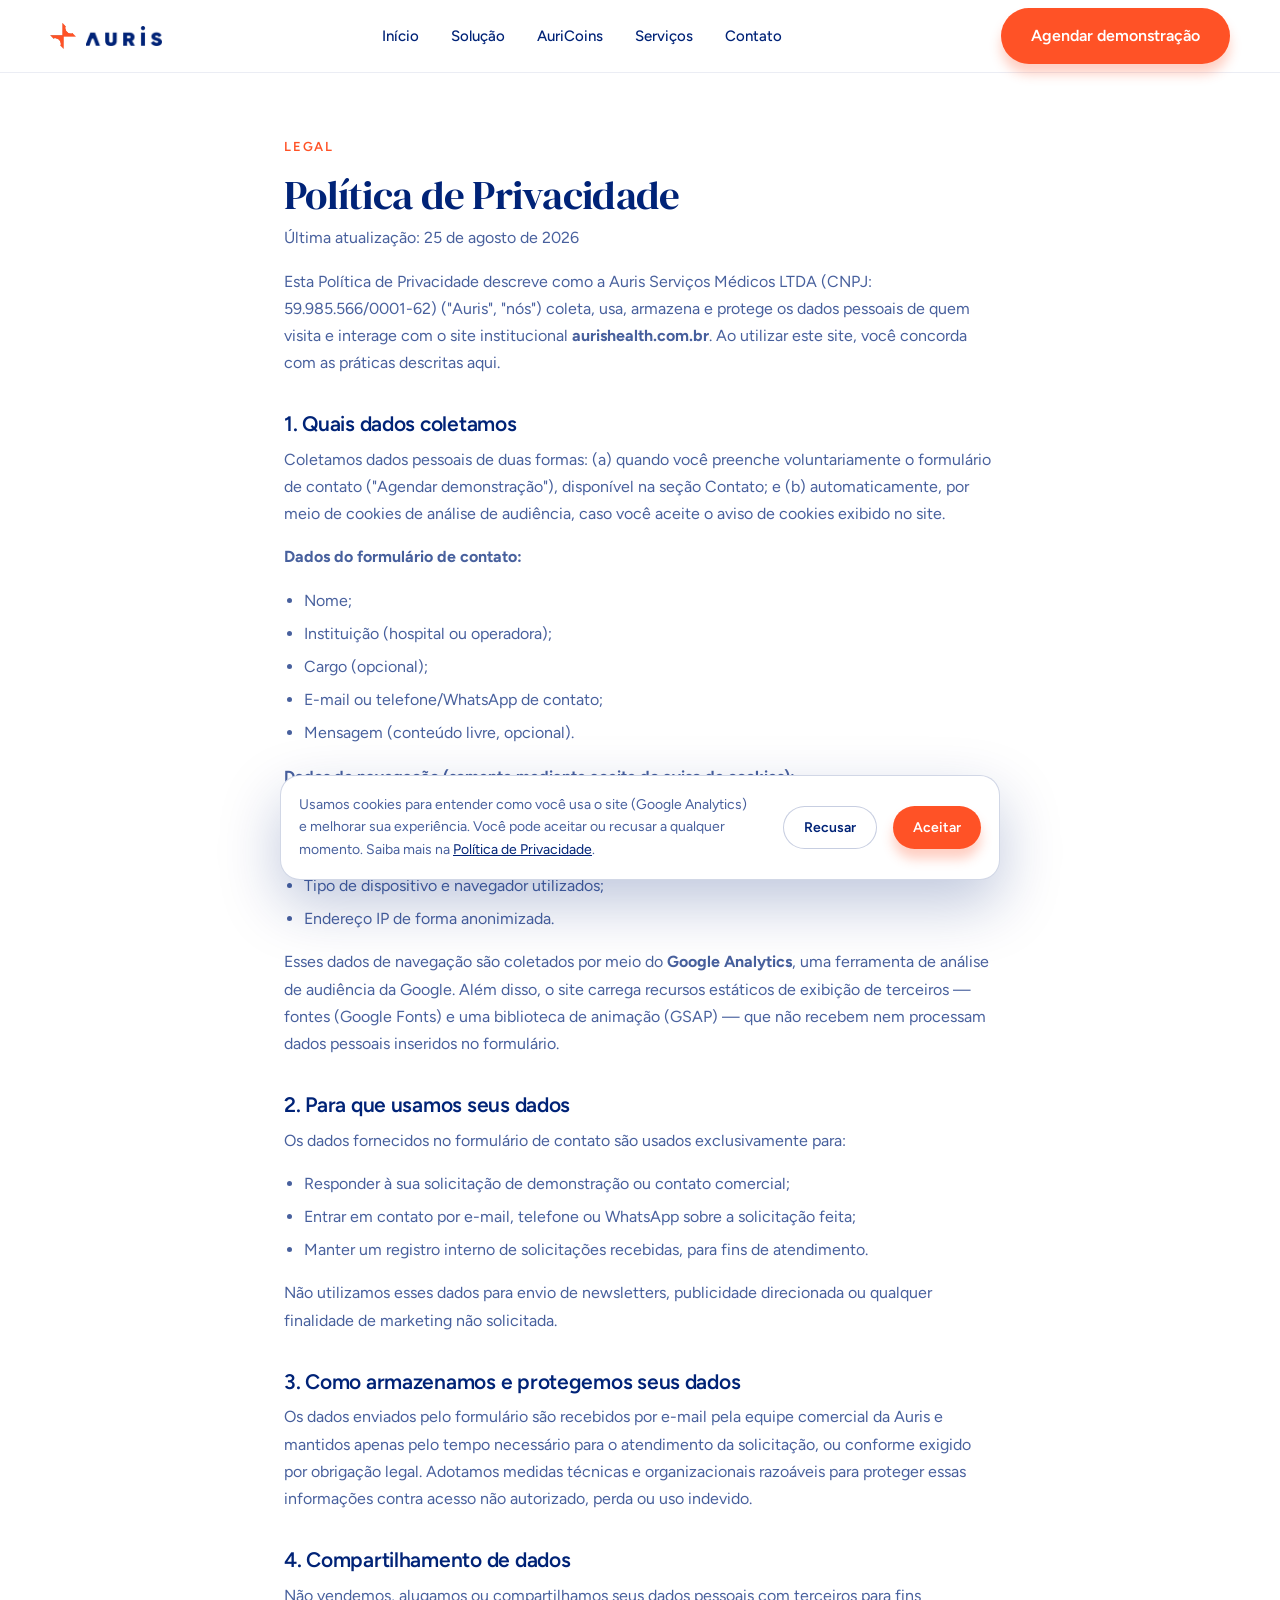
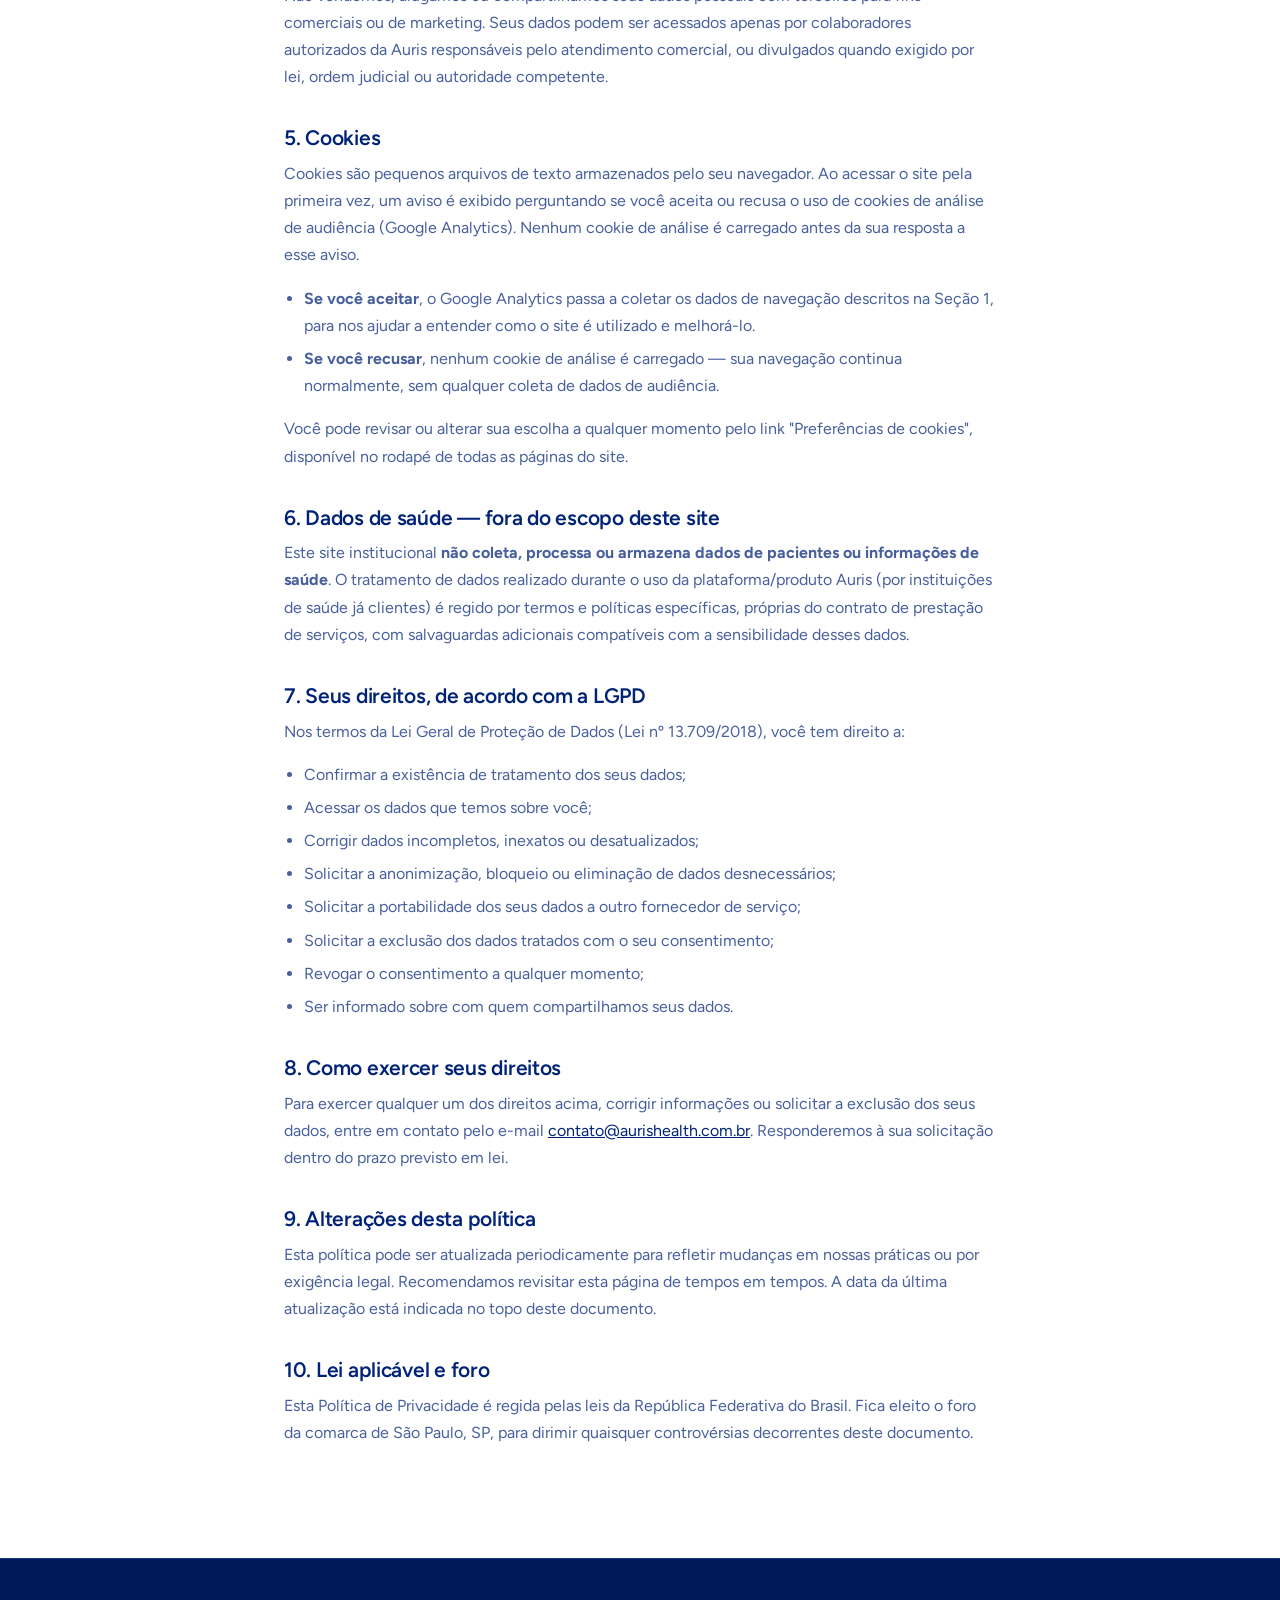
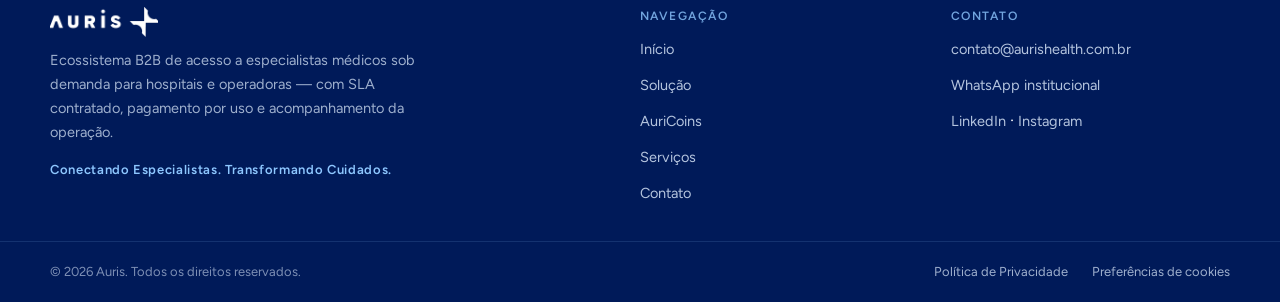
==== commit b48e23ac: "Adiciona cache-busting nos assets e remove aviso jurídico - CSS/JS locais agora usam ?v=2 para evita" ====
--- a/privacidade.html
+++ b/privacidade.html
@@ -11,7 +11,7 @@
   <link href="https://fonts.googleapis.com/css2?family=DM+Sans:wght@700&family=DM+Serif+Display&family=Figtree:wght@400;500;600&display=swap" rel="stylesheet">
   <link rel="stylesheet" href="assets/css/reset.css">
   <link rel="stylesheet" href="assets/css/variables.css">
-  <link rel="stylesheet" href="assets/css/style.css">
+  <link rel="stylesheet" href="assets/css/style.css?v=2">
   <link rel="icon" type="image/png" href="assets/img/plus-icon.png">
 </head>
 <body>
@@ -193,12 +193,6 @@
           quaisquer controvérsias decorrentes deste documento.
         </p>
 
-        <p class="legal__disclaimer">
-          Este texto é um modelo genérico fornecido para fins de publicação inicial e
-          não substitui a análise de um profissional jurídico. Recomendamos revisão por
-          um advogado antes da publicação definitiva, especialmente quanto a eventuais
-          obrigações setoriais aplicáveis ao segmento de saúde.
-        </p>
       </div>
     </section>
   </main>
@@ -246,7 +240,7 @@
     </div>
   </footer>
 
-  <script src="assets/js/nav.js" defer></script>
-  <script src="assets/js/cookie-consent.js" defer></script>
+  <script src="assets/js/nav.js?v=2" defer></script>
+  <script src="assets/js/cookie-consent.js?v=2" defer></script>
 </body>
 </html>
--- a/assets/css/style.css
+++ b/assets/css/style.css
@@ -1005,15 +1005,6 @@
 .legal a {
   color: var(--color-primary);
   text-decoration: underline;
-}
-
-.legal__disclaimer {
-  margin-top: var(--space-3xl);
-  padding: var(--space-2xl);
-  background: var(--color-surface-1);
-  border-radius: var(--radius-sm);
-  font-size: var(--fs-13_5);
-  color: var(--color-primary-70);
 }
 
 /* =========================
